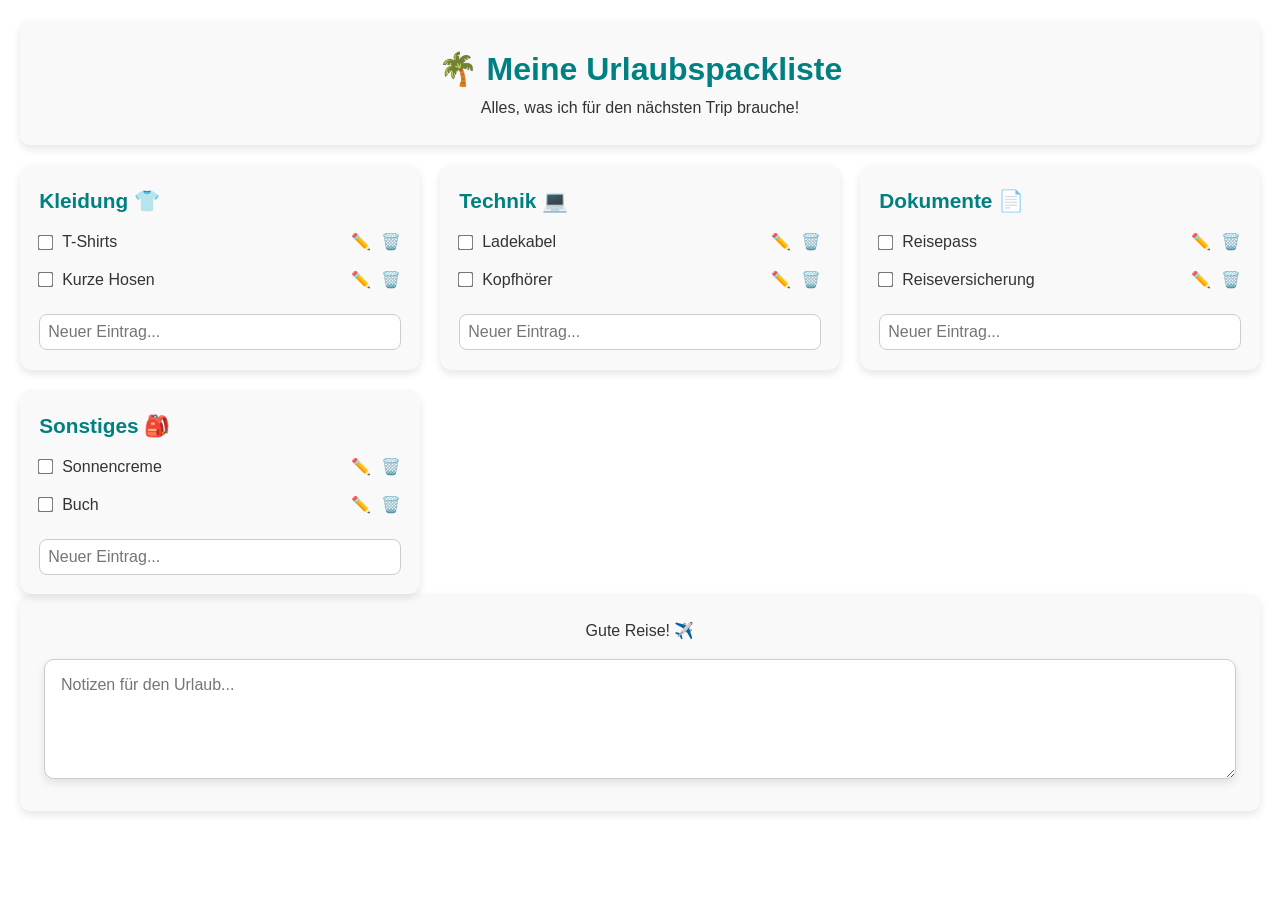
==== index.html @ d81fb984 "Fertiger Code Abgabe" ====
<!DOCTYPE html>
<html lang="de">
<head>
  <meta charset="UTF-8" />
  <meta name="viewport" content="width=device-width, initial-scale=1.0"/>
  <title>Urlaubspackliste</title>
  <link rel="stylesheet" href="style.css" />
</head>
<body>
  <header>
    <h1>🌴 Meine Urlaubspackliste</h1>
    <p>Alles, was ich für den nächsten Trip brauche!</p>
  </header>

  <main>
    <section class="packlist">

      <!-- Kleidung -->
      <div class="category">
        <h2>Kleidung 👕</h2>
        <ul class="item-list">
          <li><input type="checkbox" id="shirt"><label for="shirt">T-Shirts</label><span class="icon edit">✏️</span><span class="icon delete">🗑️</span></li>
          <li><input type="checkbox" id="pants"><label for="pants">Kurze Hosen</label><span class="icon edit">✏️</span><span class="icon delete">🗑️</span></li>
        </ul>
        <input class="new-item" type="text" placeholder="Neuer Eintrag...">
      </div>

      <!-- Technik -->
      <div class="category">
        <h2>Technik 💻</h2>
        <ul class="item-list">
          <li><input type="checkbox" id="charger"><label for="charger">Ladekabel</label><span class="icon edit">✏️</span><span class="icon delete">🗑️</span></li>
          <li><input type="checkbox" id="headphones"><label for="headphones">Kopfhörer</label><span class="icon edit">✏️</span><span class="icon delete">🗑️</span></li>
        </ul>
        <input class="new-item" type="text" placeholder="Neuer Eintrag...">
      </div>

      <!-- Dokumente -->
      <div class="category">
        <h2>Dokumente 📄</h2>
        <ul class="item-list">
          <li><input type="checkbox" id="passport"><label for="passport">Reisepass</label><span class="icon edit">✏️</span><span class="icon delete">🗑️</span></li>
          <li><input type="checkbox" id="insurance"><label for="insurance">Reiseversicherung</label><span class="icon edit">✏️</span><span class="icon delete">🗑️</span></li>
        </ul>
        <input class="new-item" type="text" placeholder="Neuer Eintrag...">
      </div>

      <!-- Sonstiges -->
      <div class="category">
        <h2>Sonstiges 🎒</h2>
        <ul class="item-list">
          <li><input type="checkbox" id="sunscreen"><label for="sunscreen">Sonnencreme</label><span class="icon edit">✏️</span><span class="icon delete">🗑️</span></li>
          <li><input type="checkbox" id="book"><label for="book">Buch</label><span class="icon edit">✏️</span><span class="icon delete">🗑️</span></li>
        </ul>
        <input class="new-item" type="text" placeholder="Neuer Eintrag...">
      </div>

    </section>
  </main>

  <footer>
    <p>Gute Reise! ✈️</p>
    <textarea class="notes" placeholder="Notizen für den Urlaub..."></textarea>
  </footer>

  <script src="script.js"></script>
</body>
</html>
---- style.css ----
:root {
    --bg-color: #ffffff;
    --primary-color: #008080;
    --secondary-color: #f9f9f9;
    --accent-color: #ffcc00;
    --text-color: #333;
    --focus-color: #004d4d;
    --box-shadow: 0 4px 8px rgba(0, 0, 0, 0.1);
    --transition-speed: 0.3s;
  }
  
  * {
    box-sizing: border-box;
    margin: 0;
    padding: 0;
  }
  
  body {
    font-family: 'Segoe UI', sans-serif;
    background-color: var(--bg-color);
    color: var(--text-color);
    padding: 20px;
    line-height: 1.6;
  }
  
  header, footer {
    text-align: center;
    background-color: var(--secondary-color);
    border-radius: 10px;
    padding: 1.5em;
    margin-bottom: 20px;
    box-shadow: var(--box-shadow);
  }
  
  h1 {
    color: var(--primary-color);
    font-size: 2rem;
  }
  
  .packlist {
    display: grid;
    grid-template-columns: repeat(auto-fit, minmax(300px, 1fr));
    gap: 20px;
  }
  
  .category {
    background-color: var(--secondary-color);
    padding: 1.2em;
    border-radius: 12px;
    box-shadow: var(--box-shadow);
    transition: transform var(--transition-speed);
  }
  
  .category:hover {
    transform: translateY(-3px);
  }
  
  .category h2 {
    margin-bottom: 12px;
    color: var(--primary-color);
    font-size: 1.3rem;
  }
  
  ul {
    list-style: none;
  }
  
  li {
    display: flex;
    align-items: center;
    margin: 12px 0;
    gap: 10px;
  }
  
  input[type="checkbox"] {
    transform: scale(1.2);
    accent-color: var(--primary-color);
    transition: box-shadow var(--transition-speed);
  }
  
  input[type="checkbox"]:focus {
    box-shadow: 0 0 0 3px var(--accent-color);
  }
  
  input[type="checkbox"]:checked + label {
    text-decoration: line-through;
    opacity: 0.6;
  }
  
  label {
    flex-grow: 1;
    cursor: pointer;
  }
  
  .icon {
    cursor: pointer;
    transition: transform 0.2s;
  }
  
  .icon:hover {
    transform: scale(1.2);
  }
  
  .new-item {
    width: 100%;
    padding: 0.5em;
    margin-top: 10px;
    border: 1px solid #ccc;
    border-radius: 8px;
    font-size: 1rem;
    transition: border var(--transition-speed);
  }
  
  .new-item:focus {
    border: 2px solid var(--primary-color);
    outline: none;
    box-shadow: 0 0 0 3px var(--accent-color);
  }
  
  textarea.notes {
    width: 100%;
    margin-top: 15px;
    padding: 1em;
    border-radius: 10px;
    border: 1px solid #ccc;
    font-size: 1rem;
    resize: vertical;
    min-height: 120px;
    box-shadow: var(--box-shadow);
    font-family: inherit;
    transition: border 0.3s ease;
  }
  
  textarea.notes:focus {
    outline: none;
    border: 2px solid var(--primary-color);
    box-shadow: 0 0 0 3px var(--accent-color);
  }
  
  @media (max-width: 600px) {
    .packlist {
      grid-template-columns: 1fr;
    }
  
    h1 {
      font-size: 1.5em;
    }
  }
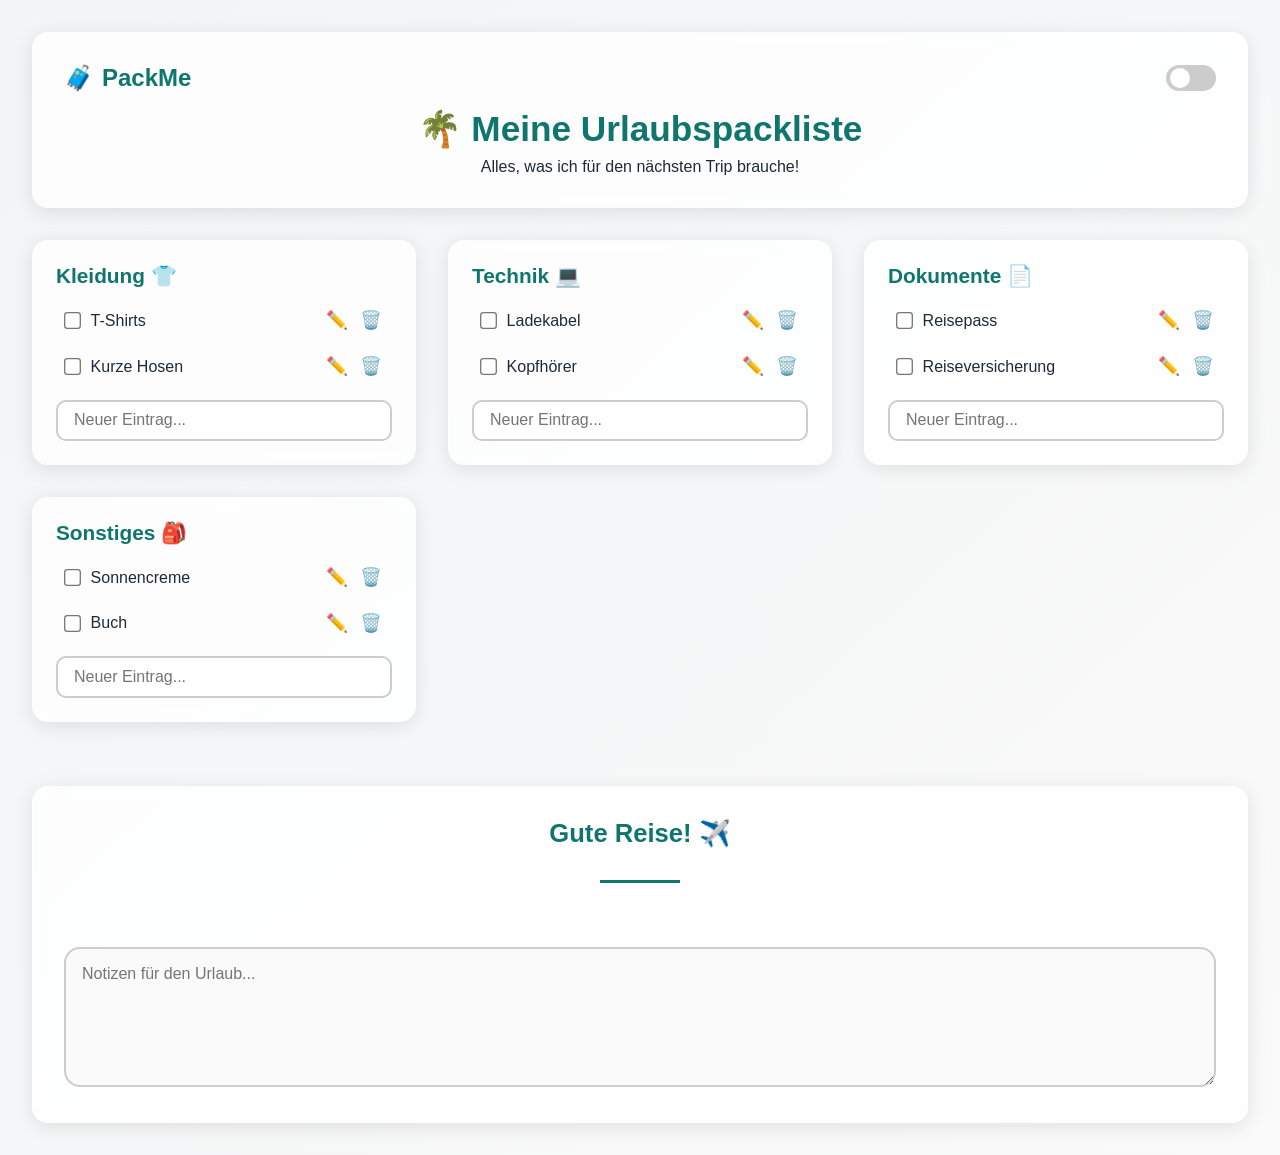
==== commit b65f3d19: "Abgabe aktuell" ====
--- a/index.html
+++ b/index.html
@@ -8,6 +8,17 @@
 </head>
 <body>
   <header>
+    <div class="header-top">
+      <div class="logo">
+        🧳 <span>PackMe</span>
+      </div>
+      <div class="toggle-container">
+        <label class="switch">
+          <input type="checkbox" id="mode-toggle">
+          <span class="slider round"></span>
+        </label>
+      </div>
+    </div>
     <h1>🌴 Meine Urlaubspackliste</h1>
     <p>Alles, was ich für den nächsten Trip brauche!</p>
   </header>
@@ -60,6 +71,7 @@
 
   <footer>
     <p>Gute Reise! ✈️</p>
+    <hr class="divider">
     <textarea class="notes" placeholder="Notizen für den Urlaub..."></textarea>
   </footer>
 
--- a/style.css
+++ b/style.css
@@ -1,12 +1,23 @@
 :root {
-    --bg-color: #ffffff;
-    --primary-color: #008080;
-    --secondary-color: #f9f9f9;
-    --accent-color: #ffcc00;
-    --text-color: #333;
-    --focus-color: #004d4d;
-    --box-shadow: 0 4px 8px rgba(0, 0, 0, 0.1);
-    --transition-speed: 0.3s;
+    --bg-color: #f3f4f6;
+    --card-bg: #ffffffcc;
+    --primary: #0f766e;
+    --secondary: #fafafa;
+    --accent: #facc15;
+    --text: #1f2937;
+    --shadow: 0 4px 20px rgba(0, 0, 0, 0.1);
+    --radius: 16px;
+    --transition: 0.3s ease;
+  }
+  
+  body.dark {
+    --bg-color: #111827;
+    --card-bg: #1f2937cc;
+    --primary: #60a5fa;
+    --secondary: #374151;
+    --accent: #f59e0b;
+    --text: #f9fafb;
+    --shadow: 0 4px 24px rgba(0, 0, 0, 0.6);
   }
   
   * {
@@ -17,69 +28,102 @@
   
   body {
     font-family: 'Segoe UI', sans-serif;
-    background-color: var(--bg-color);
-    color: var(--text-color);
-    padding: 20px;
-    line-height: 1.6;
-  }
-  
-  header, footer {
+    background: linear-gradient(to bottom right, var(--bg-color), var(--secondary));
+    color: var(--text);
+    padding: 2rem;
+  }
+  
+  /* HEADER */
+  header {
+    background-color: var(--card-bg);
+    backdrop-filter: blur(6px);
+    border-radius: var(--radius);
+    padding: 2rem;
+    margin-bottom: 2rem;
+    box-shadow: var(--shadow);
     text-align: center;
-    background-color: var(--secondary-color);
-    border-radius: 10px;
-    padding: 1.5em;
-    margin-bottom: 20px;
-    box-shadow: var(--box-shadow);
+  }
+  
+  .header-top {
+    display: flex;
+    justify-content: space-between;
+    align-items: center;
+    margin-bottom: 1rem;
+  }
+  
+  .logo {
+    font-size: 1.5rem;
+    font-weight: bold;
+    color: var(--primary);
+    display: flex;
+    align-items: center;
+    gap: 0.5rem;
+  }
+  
+  .logo span {
+    font-family: 'Segoe UI Semibold', sans-serif;
   }
   
   h1 {
-    color: var(--primary-color);
-    font-size: 2rem;
+    color: var(--primary);
+    font-size: 2.2rem;
+    margin-bottom: 0.5rem;
   }
   
   .packlist {
     display: grid;
-    grid-template-columns: repeat(auto-fit, minmax(300px, 1fr));
-    gap: 20px;
+    grid-template-columns: repeat(auto-fit, minmax(320px, 1fr));
+    gap: 2rem;
   }
   
   .category {
-    background-color: var(--secondary-color);
-    padding: 1.2em;
-    border-radius: 12px;
-    box-shadow: var(--box-shadow);
-    transition: transform var(--transition-speed);
+    background: var(--card-bg);
+    backdrop-filter: blur(6px);
+    padding: 1.5rem;
+    border-radius: var(--radius);
+    box-shadow: var(--shadow);
+    transition: transform var(--transition), box-shadow var(--transition);
   }
   
   .category:hover {
-    transform: translateY(-3px);
+    transform: translateY(-5px);
+    box-shadow: 0 6px 24px rgba(0, 0, 0, 0.15);
   }
   
   .category h2 {
-    margin-bottom: 12px;
-    color: var(--primary-color);
+    color: var(--primary);
+    margin-bottom: 1rem;
     font-size: 1.3rem;
   }
   
   ul {
     list-style: none;
+    margin-bottom: 1rem;
   }
   
   li {
     display: flex;
     align-items: center;
-    margin: 12px 0;
-    gap: 10px;
+    margin-bottom: 0.75rem;
+    gap: 0.75rem;
+    padding: 0.4rem 0.6rem;
+    border-radius: 8px;
+    transition: background-color var(--transition);
+  }
+  
+  li:hover {
+    background-color: #f0fdf4;
   }
   
   input[type="checkbox"] {
-    transform: scale(1.2);
-    accent-color: var(--primary-color);
-    transition: box-shadow var(--transition-speed);
-  }
-  
-  input[type="checkbox"]:focus {
-    box-shadow: 0 0 0 3px var(--accent-color);
+    transform: scale(1.3);
+    accent-color: var(--primary);
+  }
+  
+  label {
+    flex-grow: 1;
+    cursor: pointer;
+    font-size: 1rem;
   }
   
   input[type="checkbox"]:checked + label {
@@ -87,63 +131,134 @@
     opacity: 0.6;
   }
   
-  label {
-    flex-grow: 1;
-    cursor: pointer;
-  }
-  
   .icon {
     cursor: pointer;
-    transition: transform 0.2s;
+    transition: transform 0.2s ease;
+    font-size: 1.1rem;
   }
   
   .icon:hover {
-    transform: scale(1.2);
+    transform: scale(1.3);
   }
   
   .new-item {
     width: 100%;
-    padding: 0.5em;
-    margin-top: 10px;
-    border: 1px solid #ccc;
-    border-radius: 8px;
+    padding: 0.6rem 1rem;
+    border: 2px solid #ccc;
+    border-radius: 10px;
     font-size: 1rem;
-    transition: border var(--transition-speed);
+    transition: border var(--transition), box-shadow var(--transition);
   }
   
   .new-item:focus {
-    border: 2px solid var(--primary-color);
+    border-color: var(--primary);
     outline: none;
-    box-shadow: 0 0 0 3px var(--accent-color);
+    box-shadow: 0 0 0 4px #99f6e4;
+  }
+  
+  /* FOOTER & NOTES */
+  footer {
+    background-color: var(--card-bg);
+    backdrop-filter: blur(6px);
+    border-radius: var(--radius);
+    padding: 2rem;
+    box-shadow: var(--shadow);
+    text-align: center;
+    margin-top: 4rem; /* Abstand zur Packliste */
+  }
+  
+  footer p {
+    font-weight: bold;
+    color: var(--primary);
+    font-size: 1.6rem; /* größer gemacht */
+    margin-bottom: 1.5rem;
   }
   
   textarea.notes {
     width: 100%;
-    margin-top: 15px;
-    padding: 1em;
-    border-radius: 10px;
-    border: 1px solid #ccc;
+    padding: 1rem;
+    margin-top: 2rem;
     font-size: 1rem;
+    border-radius: var(--radius);
+    border: 2px solid #ccc;
     resize: vertical;
-    min-height: 120px;
-    box-shadow: var(--box-shadow);
+    min-height: 140px;
     font-family: inherit;
-    transition: border 0.3s ease;
+    background: var(--secondary);
+    transition: border var(--transition), box-shadow var(--transition);
   }
   
   textarea.notes:focus {
+    border-color: var(--primary);
     outline: none;
-    border: 2px solid var(--primary-color);
-    box-shadow: 0 0 0 3px var(--accent-color);
+    box-shadow: 0 0 0 4px #99f6e4;
+  }
+  
+  hr.divider {
+    border: none;
+    border-top: 3px solid var(--primary);
+    margin: 2rem auto;
+    width: 80px;
+  }
+  
+  /* TOGGLE SWITCH */
+  .switch {
+    position: relative;
+    display: inline-block;
+    width: 50px;
+    height: 26px;
+  }
+  
+  .switch input {
+    opacity: 0;
+    width: 0;
+    height: 0;
+  }
+  
+  .slider {
+    position: absolute;
+    cursor: pointer;
+    inset: 0;
+    background-color: #ccc;
+    border-radius: 34px;
+    transition: 0.4s;
+  }
+  
+  .slider:before {
+    position: absolute;
+    content: "";
+    height: 20px;
+    width: 20px;
+    left: 4px;
+    bottom: 3px;
+    background-color: white;
+    border-radius: 50%;
+    transition: 0.4s;
+  }
+  
+  input:checked + .slider {
+    background-color: var(--primary);
+  }
+  
+  input:checked + .slider:before {
+    transform: translateX(24px);
+  }
+  
+  .slider.round {
+    border-radius: 34px;
+  }
+  
+  .slider.round:before {
+    border-radius: 50%;
   }
   
   @media (max-width: 600px) {
-    .packlist {
-      grid-template-columns: 1fr;
+    h1 {
+      font-size: 1.6rem;
     }
   
-    h1 {
-      font-size: 1.5em;
+    .category h2 {
+      font-size: 1.1rem;
     }
   }
   
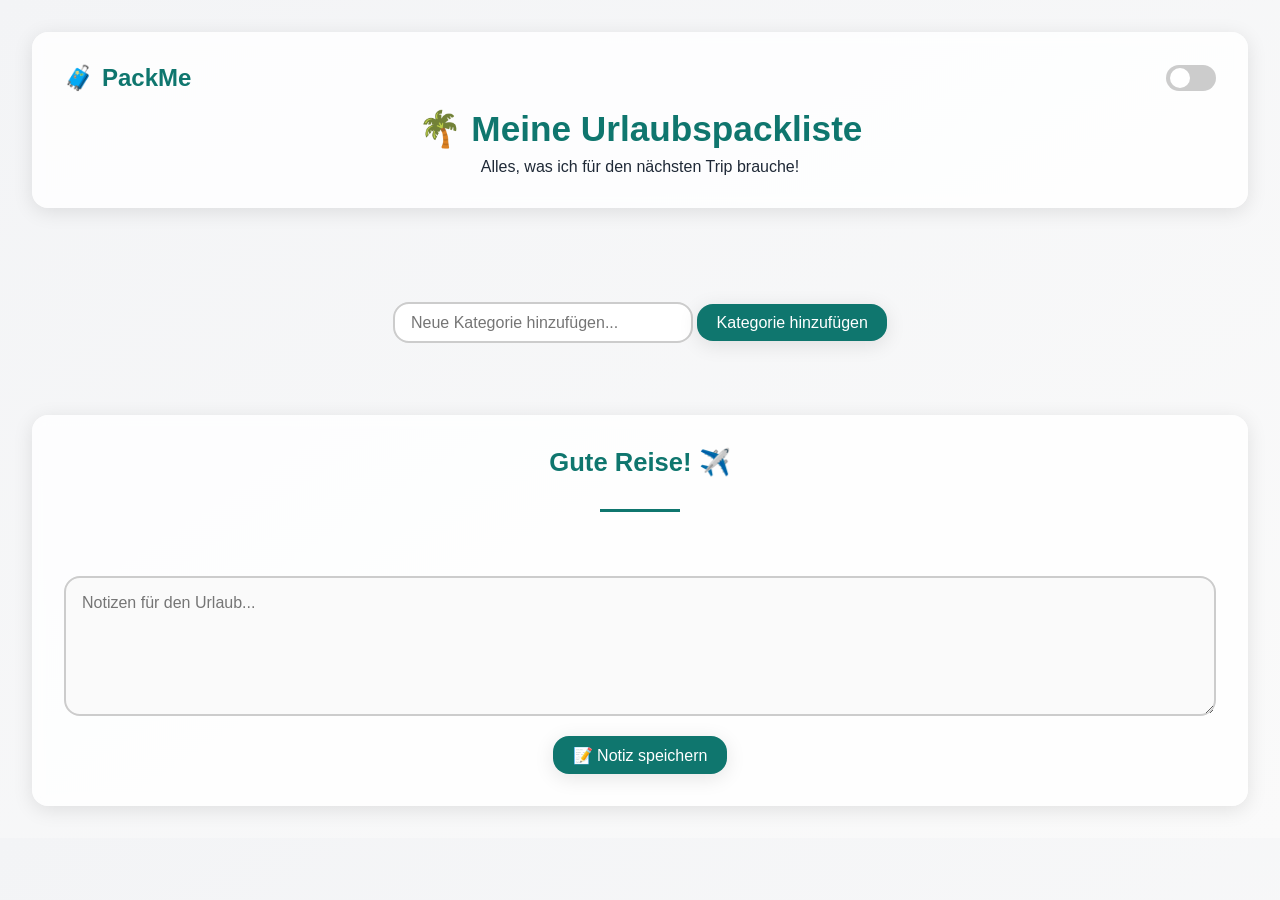
==== commit 7d58e556: "Abgabe 12.05" ====
--- a/index.html
+++ b/index.html
@@ -7,6 +7,7 @@
   <link rel="stylesheet" href="style.css" />
 </head>
 <body>
+
   <header>
     <div class="header-top">
       <div class="logo">
@@ -24,55 +25,19 @@
   </header>
 
   <main>
-    <section class="packlist">
+    <section class="packlist"></section>
 
-      <!-- Kleidung -->
-      <div class="category">
-        <h2>Kleidung 👕</h2>
-        <ul class="item-list">
-          <li><input type="checkbox" id="shirt"><label for="shirt">T-Shirts</label><span class="icon edit">✏️</span><span class="icon delete">🗑️</span></li>
-          <li><input type="checkbox" id="pants"><label for="pants">Kurze Hosen</label><span class="icon edit">✏️</span><span class="icon delete">🗑️</span></li>
-        </ul>
-        <input class="new-item" type="text" placeholder="Neuer Eintrag...">
-      </div>
-
-      <!-- Technik -->
-      <div class="category">
-        <h2>Technik 💻</h2>
-        <ul class="item-list">
-          <li><input type="checkbox" id="charger"><label for="charger">Ladekabel</label><span class="icon edit">✏️</span><span class="icon delete">🗑️</span></li>
-          <li><input type="checkbox" id="headphones"><label for="headphones">Kopfhörer</label><span class="icon edit">✏️</span><span class="icon delete">🗑️</span></li>
-        </ul>
-        <input class="new-item" type="text" placeholder="Neuer Eintrag...">
-      </div>
-
-      <!-- Dokumente -->
-      <div class="category">
-        <h2>Dokumente 📄</h2>
-        <ul class="item-list">
-          <li><input type="checkbox" id="passport"><label for="passport">Reisepass</label><span class="icon edit">✏️</span><span class="icon delete">🗑️</span></li>
-          <li><input type="checkbox" id="insurance"><label for="insurance">Reiseversicherung</label><span class="icon edit">✏️</span><span class="icon delete">🗑️</span></li>
-        </ul>
-        <input class="new-item" type="text" placeholder="Neuer Eintrag...">
-      </div>
-
-      <!-- Sonstiges -->
-      <div class="category">
-        <h2>Sonstiges 🎒</h2>
-        <ul class="item-list">
-          <li><input type="checkbox" id="sunscreen"><label for="sunscreen">Sonnencreme</label><span class="icon edit">✏️</span><span class="icon delete">🗑️</span></li>
-          <li><input type="checkbox" id="book"><label for="book">Buch</label><span class="icon edit">✏️</span><span class="icon delete">🗑️</span></li>
-        </ul>
-        <input class="new-item" type="text" placeholder="Neuer Eintrag...">
-      </div>
-
-    </section>
+    <div class="new-category">
+      <input type="text" id="new-category-name" placeholder="Neue Kategorie hinzufügen...">
+      <button id="add-category">Kategorie hinzufügen</button>
+    </div>
   </main>
 
   <footer>
     <p>Gute Reise! ✈️</p>
     <hr class="divider">
-    <textarea class="notes" placeholder="Notizen für den Urlaub..."></textarea>
+    <textarea class="notes" class="notes" placeholder="Notizen für den Urlaub..."></textarea>
+    <button id="save-notes">📝 Notiz speichern</button>
   </footer>
 
   <script src="script.js"></script>
--- a/style.css
+++ b/style.css
@@ -70,6 +70,7 @@
     margin-bottom: 0.5rem;
   }
   
+  /* GRID */
   .packlist {
     display: grid;
     grid-template-columns: repeat(auto-fit, minmax(320px, 1fr));
@@ -96,6 +97,7 @@
     font-size: 1.3rem;
   }
   
+  /* LISTENELEMENTE */
   ul {
     list-style: none;
     margin-bottom: 1rem;
@@ -156,7 +158,7 @@
     box-shadow: 0 0 0 4px #99f6e4;
   }
   
-  /* FOOTER & NOTES */
+  /* FOOTER & NOTIZEN */
   footer {
     background-color: var(--card-bg);
     backdrop-filter: blur(6px);
@@ -164,13 +166,13 @@
     padding: 2rem;
     box-shadow: var(--shadow);
     text-align: center;
-    margin-top: 4rem; /* Abstand zur Packliste */
+    margin-top: 4rem;
   }
   
   footer p {
     font-weight: bold;
     color: var(--primary);
-    font-size: 1.6rem; /* größer gemacht */
+    font-size: 1.6rem;
     margin-bottom: 1.5rem;
   }
   
@@ -252,6 +254,7 @@
     border-radius: 50%;
   }
   
+  /* RESPONSIVE */
   @media (max-width: 600px) {
     h1 {
       font-size: 1.6rem;
@@ -261,4 +264,60 @@
       font-size: 1.1rem;
     }
   }
-  +  
+  /* ======================= */
+  /* NEUE BUTTON-STYLES     */
+  /* ======================= */
+  
+  button {
+    background-color: var(--primary);
+    color: white;
+    border: none;
+    padding: 0.6rem 1.2rem;
+    font-size: 1rem;
+    border-radius: var(--radius);
+    cursor: pointer;
+    transition: background-color var(--transition), transform var(--transition);
+    margin-top: 1rem;
+    box-shadow: var(--shadow);
+  }
+  
+  button:hover {
+    background-color: var(--accent);
+    transform: scale(1.03);
+  }
+  
+  .new-category {
+    margin-top: 3rem;
+    text-align: center;
+  }
+  
+  #new-category-name {
+    padding: 0.6rem 1rem;
+    font-size: 1rem;
+    border: 2px solid #ccc;
+    border-radius: var(--radius);
+    width: 300px;
+    max-width: 90%;
+    margin-bottom: 0.5rem;
+    transition: border var(--transition), box-shadow var(--transition);
+  }
+  
+  #new-category-name:focus {
+    border-color: var(--primary);
+    outline: none;
+    box-shadow: 0 0 0 4px #99f6e4;
+  }
+  
+  .edit-cat,
+.delete-cat {
+  font-size: 1rem;
+  margin-left: 0.5rem;
+  cursor: pointer;
+  transition: transform 0.2s ease;
+}
+
+.edit-cat:hover,
+.delete-cat:hover {
+  transform: scale(1.2);
+}
